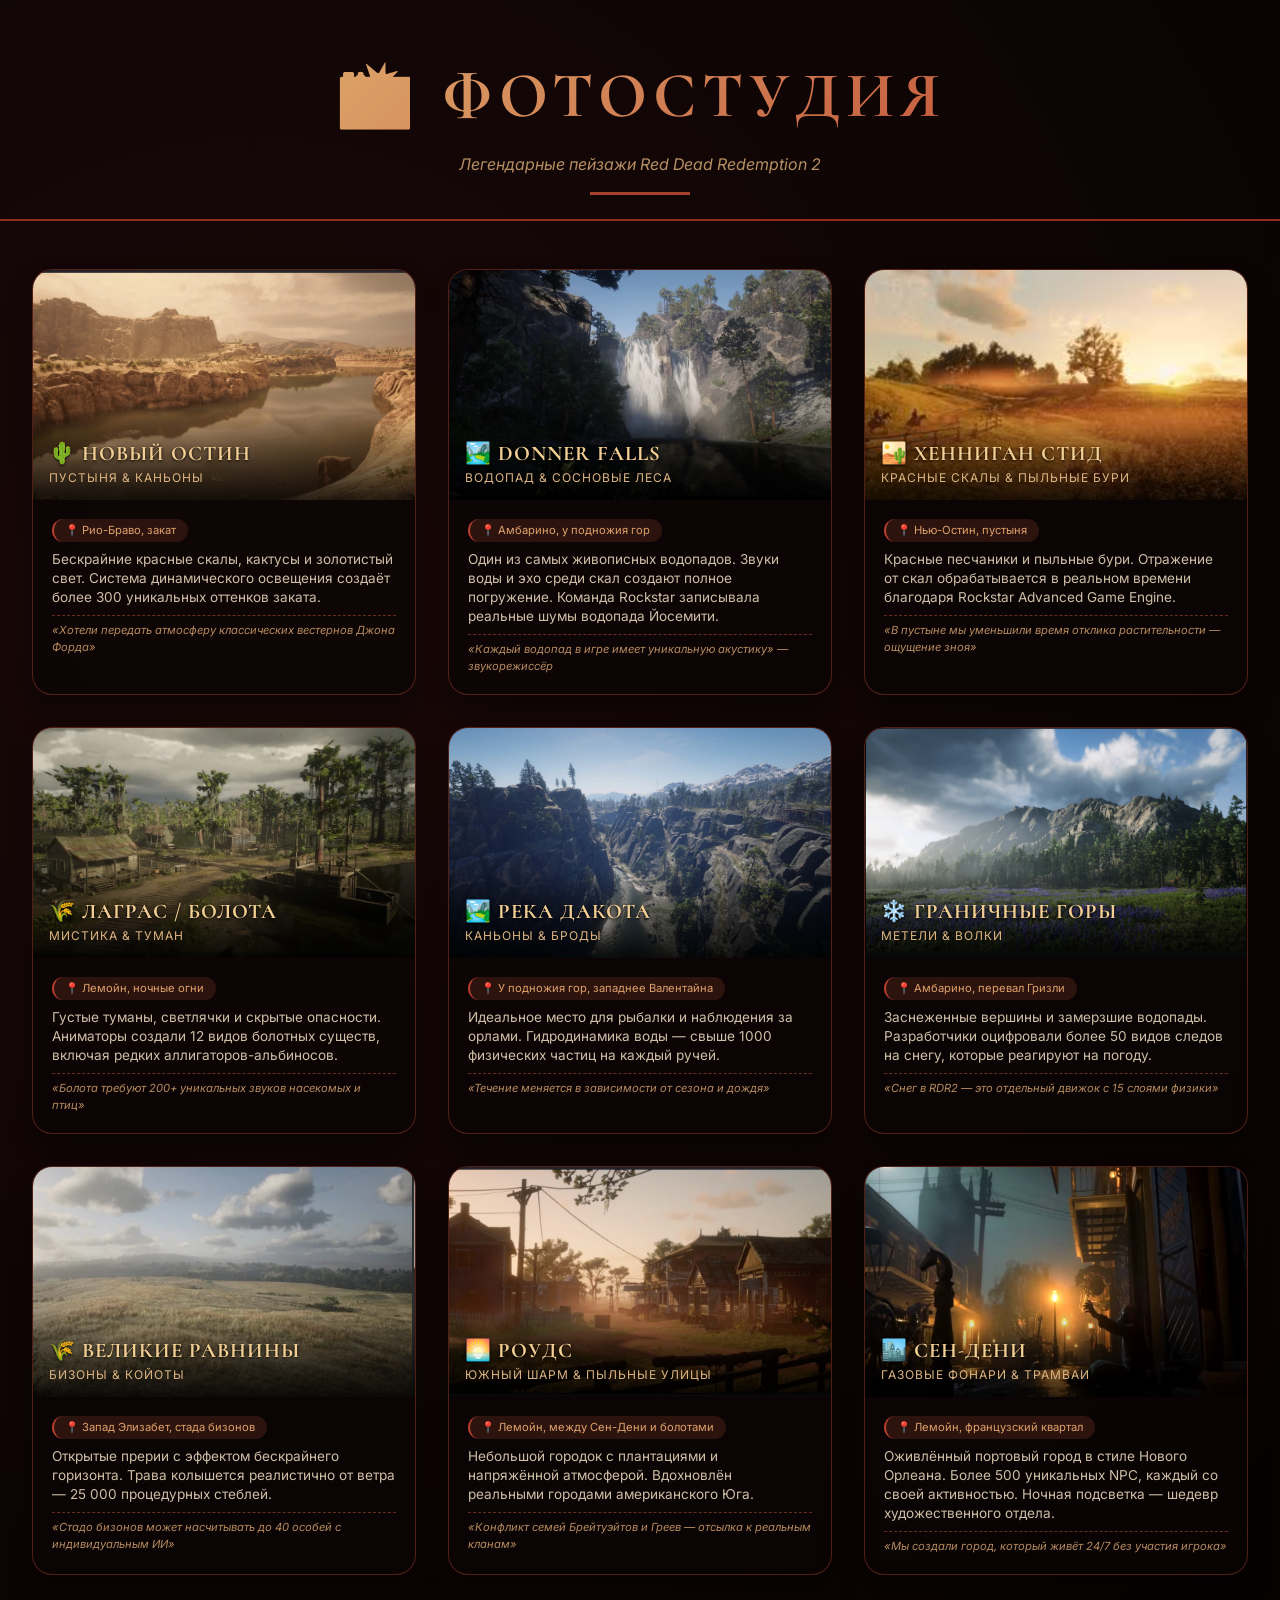
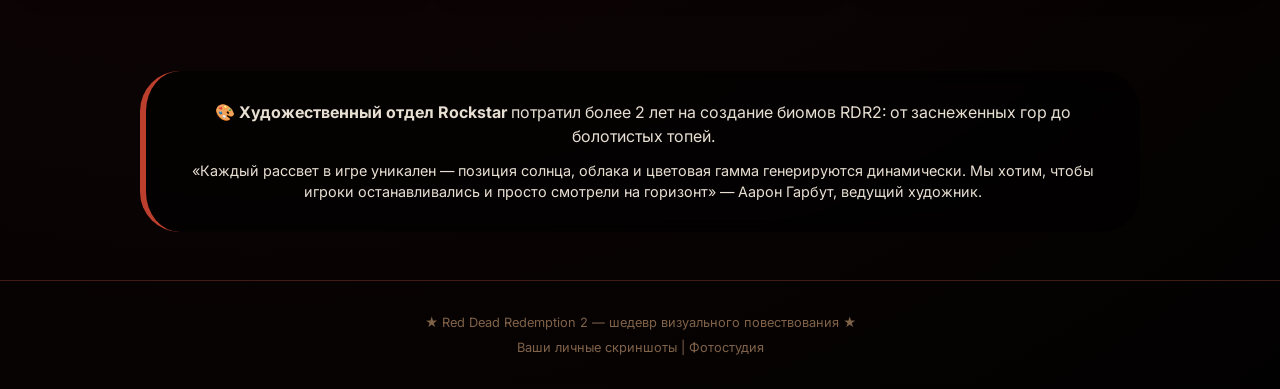
==== photostudio.html @ f27c742d "Add files via upload" ====
<!DOCTYPE html>
<html lang="ru">
<head>
    <meta charset="UTF-8">
    <meta name="viewport" content="width=device-width, initial-scale=1.0, user-scalable=yes">
    <title>Red Dead Redemption 2 | Фотостудия — Мир Дикого Запада</title>
    <link href="https://fonts.googleapis.com/css2?family=Cormorant+SC:wght@300;400;600;700&family=Inter:opsz,wght@14..32,300;14..32,400;14..32,600;14..32,700&display=swap" rel="stylesheet">
    <style>
        * {
            margin: 0;
            padding: 0;
            box-sizing: border-box;
        }

        body {
            background: #0a0505;
            background-image: radial-gradient(circle at 20% 30%, #1a0808, #020101);
            font-family: 'Inter', 'Segoe UI', system-ui, sans-serif;
            color: #e8dfd3;
            line-height: 1.5;
            min-height: 100vh;
        }

        ::-webkit-scrollbar {
            width: 8px;
        }
        ::-webkit-scrollbar-track {
            background: #1a0a0a;
        }
        ::-webkit-scrollbar-thumb {
            background: #8b2c1d;
            border-radius: 6px;
        }

        .photo-header {
            text-align: center;
            padding: 3rem 2rem 1.5rem;
            border-bottom: 2px solid #942c1c;
            margin-bottom: 2rem;
        }
        .photo-header h1 {
            font-family: 'Cormorant SC', serif;
            font-size: 4rem;
            letter-spacing: 6px;
            font-weight: 700;
            background: linear-gradient(135deg, #e6c27a, #bc3f2e);
            -webkit-background-clip: text;
            background-clip: text;
            color: transparent;
        }
        .photo-header p {
            color: #b69063;
            font-style: italic;
            margin-top: 8px;
        }
        .brand-divider {
            width: 100px;
            height: 3px;
            background: #a5412c;
            margin: 1rem auto 0;
        }

        .gallery {
            max-width: 1400px;
            margin: 0 auto;
            padding: 1rem 2rem 4rem;
            display: grid;
            grid-template-columns: repeat(auto-fill, minmax(350px, 1fr));
            gap: 2rem;
        }

        .photo-card {
            background: rgba(10, 5, 5, 0.7);
            backdrop-filter: blur(5px);
            border-radius: 20px;
            overflow: hidden;
            border: 1px solid rgba(150, 60, 40, 0.5);
            transition: all 0.35s ease;
            cursor: pointer;
            box-shadow: 0 15px 25px rgba(0,0,0,0.4);
        }
        .photo-card:hover {
            transform: translateY(-12px) scale(1.01);
            border-color: #c24b32;
            box-shadow: 0 25px 35px rgba(0,0,0,0.6);
        }

        .image-wrapper {
            position: relative;
            overflow: hidden;
            height: 230px;
        }
        .image-wrapper img {
            width: 100%;
            height: 100%;
            object-fit: cover;
            transition: transform 0.5s ease;
        }
        .photo-card:hover .image-wrapper img {
            transform: scale(1.08);
        }

        .photo-overlay {
            position: absolute;
            bottom: 0;
            left: 0;
            right: 0;
            background: linear-gradient(to top, #000000cc, transparent);
            padding: 1.5rem 1rem 0.8rem;
        }
        .photo-overlay h3 {
            font-family: 'Cormorant SC', serif;
            font-size: 1.3rem;
            letter-spacing: 1px;
            color: #f3cf94;
            text-shadow: 0 1px 3px black;
        }
        .photo-overlay p {
            font-size: 0.75rem;
            color: #ddb582;
            text-transform: uppercase;
            letter-spacing: 1px;
        }

        .photo-info {
            padding: 1rem 1.2rem 1.2rem;
        }
        .photo-location {
            display: inline-block;
            background: #2c130e;
            padding: 0.2rem 0.7rem;
            border-radius: 30px;
            font-size: 0.7rem;
            color: #e0a26b;
            border-left: 2px solid #bc3f2e;
            margin-bottom: 8px;
        }
        .photo-desc {
            font-size: 0.85rem;
            color: #cfbfa8;
            line-height: 1.4;
        }
        .quote-mini {
            margin-top: 8px;
            font-size: 0.7rem;
            font-style: italic;
            color: #b68b60;
            border-top: 1px dashed #692e1f;
            padding-top: 6px;
        }

        .dev-quote-block {
            max-width: 1000px;
            margin: 2rem auto 3rem;
            background: rgba(0,0,0,0.6);
            backdrop-filter: blur(8px);
            padding: 1.8rem;
            border-radius: 40px;
            border-left: 6px solid #bc3f2e;
            text-align: center;
        }

        .footer-photo {
            text-align: center;
            padding: 2rem;
            border-top: 1px solid #3f1d14;
            color: #7f6248;
            font-size: 0.8rem;
        }

        @media (max-width: 700px) {
            .gallery {
                padding: 0.5rem 1rem 2rem;
            }
            .photo-header h1 {
                font-size: 2.6rem;
            }
            .image-wrapper {
                height: 180px;
            }
        }
    </style>
</head>
<body>

<div class="photo-header">
    <h1>📸 ФОТОСТУДИЯ</h1>
    <p>Легендарные пейзажи Red Dead Redemption 2</p>
    <div class="brand-divider"></div>
</div>

<div class="gallery">
    
    <!-- 1. Austin (Новый Остин) -->
    <div class="photo-card">
        <div class="image-wrapper">
            <img src="Austin.png" alt="New Austin">
            <div class="photo-overlay">
                <h3>🌵 НОВЫЙ ОСТИН</h3>
                <p>пустыня & каньоны</p>
            </div>
        </div>
        <div class="photo-info">
            <span class="photo-location">📍 Рио-Браво, закат</span>
            <div class="photo-desc">Бескрайние красные скалы, кактусы и золотистый свет. Система динамического освещения создаёт более 300 уникальных оттенков заката.</div>
            <div class="quote-mini">«Хотели передать атмосферу классических вестернов Джона Форда»</div>
        </div>
    </div>

    <!-- 2. Donner Falls -->
    <div class="photo-card">
        <div class="image-wrapper">
            <img src="donner.png" alt="Donner Falls">
            <div class="photo-overlay">
                <h3>🏞️ DONNER FALLS</h3>
                <p>водопад & сосновые леса</p>
            </div>
        </div>
        <div class="photo-info">
            <span class="photo-location">📍 Амбарино, у подножия гор</span>
            <div class="photo-desc">Один из самых живописных водопадов. Звуки воды и эхо среди скал создают полное погружение. Команда Rockstar записывала реальные шумы водопада Йосемити.</div>
            <div class="quote-mini">«Каждый водопад в игре имеет уникальную акустику» — звукорежиссёр</div>
        </div>
    </div>

    <!-- 3. Hannigan (Хенниган Стид) -->
    <div class="photo-card">
        <div class="image-wrapper">
            <img src="Hannigan.png" alt="Hennigan Stead">
            <div class="photo-overlay">
                <h3>🏜️ ХЕННИГАН СТИД</h3>
                <p>красные скалы & пыльные бури</p>
            </div>
        </div>
        <div class="photo-info">
            <span class="photo-location">📍 Нью-Остин, пустыня</span>
            <div class="photo-desc">Красные песчаники и пыльные бури. Отражение от скал обрабатывается в реальном времени благодаря Rockstar Advanced Game Engine.</div>
            <div class="quote-mini">«В пустыне мы уменьшили время отклика растительности — ощущение зноя»</div>
        </div>
    </div>

    <!-- 4. Lagras (Болота) -->
    <div class="photo-card">
        <div class="image-wrapper">
            <img src="lagras.png" alt="Lagras Swamp">
            <div class="photo-overlay">
                <h3>🌾 ЛАГРАС / БОЛОТА</h3>
                <p>мистика & туман</p>
            </div>
        </div>
        <div class="photo-info">
            <span class="photo-location">📍 Лемойн, ночные огни</span>
            <div class="photo-desc">Густые туманы, светлячки и скрытые опасности. Аниматоры создали 12 видов болотных существ, включая редких аллигаторов-альбиносов.</div>
            <div class="quote-mini">«Болота требуют 200+ уникальных звуков насекомых и птиц»</div>
        </div>
    </div>

    <!-- 5. Lakota (Река Дакота) -->
    <div class="photo-card">
        <div class="image-wrapper">
            <img src="lakota.png" alt="Dakota River">
            <div class="photo-overlay">
                <h3>🏞️ РЕКА ДАКОТА</h3>
                <p>каньоны & броды</p>
            </div>
        </div>
        <div class="photo-info">
            <span class="photo-location">📍 У подножия гор, западнее Валентайна</span>
            <div class="photo-desc">Идеальное место для рыбалки и наблюдения за орлами. Гидродинамика воды — свыше 1000 физических частиц на каждый ручей.</div>
            <div class="quote-mini">«Течение меняется в зависимости от сезона и дождя»</div>
        </div>
    </div>

    <!-- 6. Mounts (Горы Амбарино) -->
    <div class="photo-card">
        <div class="image-wrapper">
            <img src="mounts.png" alt="Ambarino Mountains">
            <div class="photo-overlay">
                <h3>❄️ ГРАНИЧНЫЕ ГОРЫ</h3>
                <p>метели & волки</p>
            </div>
        </div>
        <div class="photo-info">
            <span class="photo-location">📍 Амбарино, перевал Гризли</span>
            <div class="photo-desc">Заснеженные вершины и замерзшие водопады. Разработчики оцифровали более 50 видов следов на снегу, которые реагируют на погоду.</div>
            <div class="quote-mini">«Снег в RDR2 — это отдельный движок с 15 слоями физики»</div>
        </div>
    </div>

    <!-- 7. Plains (Великие равнины) -->
    <div class="photo-card">
        <div class="image-wrapper">
            <img src="plains.png" alt="Great Plains">
            <div class="photo-overlay">
                <h3>🌾 ВЕЛИКИЕ РАВНИНЫ</h3>
                <p>бизоны & койоты</p>
            </div>
        </div>
        <div class="photo-info">
            <span class="photo-location">📍 Запад Элизабет, стада бизонов</span>
            <div class="photo-desc">Открытые прерии с эффектом бескрайнего горизонта. Трава колышется реалистично от ветра — 25 000 процедурных стеблей.</div>
            <div class="quote-mini">«Стадо бизонов может насчитывать до 40 особей с индивидуальным ИИ»</div>
        </div>
    </div>

    <!-- 8. Rhoades (Роудс) -->
    <div class="photo-card">
        <div class="image-wrapper">
            <img src="Rhoades.png" alt="Rhodes">
            <div class="photo-overlay">
                <h3>🌅 РОУДС</h3>
                <p>южный шарм & пыльные улицы</p>
            </div>
        </div>
        <div class="photo-info">
            <span class="photo-location">📍 Лемойн, между Сен-Дени и болотами</span>
            <div class="photo-desc">Небольшой городок с плантациями и напряжённой атмосферой. Вдохновлён реальными городами американского Юга.</div>
            <div class="quote-mini">«Конфликт семей Брейтуэйтов и Греев — отсылка к реальным кланам»</div>
        </div>
    </div>

    <!-- 9. Sent Denis (Сен-Дени) -->
    <div class="photo-card">
        <div class="image-wrapper">
            <img src="sentdenis.png" alt="Saint Denis">
            <div class="photo-overlay">
                <h3>🏙️ СЕН-ДЕНИ</h3>
                <p>газовые фонари & трамваи</p>
            </div>
        </div>
        <div class="photo-info">
            <span class="photo-location">📍 Лемойн, французский квартал</span>
            <div class="photo-desc">Оживлённый портовый город в стиле Нового Орлеана. Более 500 уникальных NPC, каждый со своей активностью. Ночная подсветка — шедевр художественного отдела.</div>
            <div class="quote-mini">«Мы создали город, который живёт 24/7 без участия игрока»</div>
        </div>
    </div>

</div>

<div class="dev-quote-block">
    <p>🎨 <strong>Художественный отдел Rockstar</strong> потратил более 2 лет на создание биомов RDR2: от заснеженных гор до болотистых топей.</p>
    <p style="margin-top: 12px; font-size: 0.9rem;">«Каждый рассвет в игре уникален — позиция солнца, облака и цветовая гамма генерируются динамически. Мы хотим, чтобы игроки останавливались и просто смотрели на горизонт» — Аарон Гарбут, ведущий художник.</p>
</div>

<div class="footer-photo">
    <p>★ Red Dead Redemption 2 — шедевр визуального повествования ★</p>
    <p style="margin-top: 6px;">Ваши личные скриншоты | Фотостудия</p>
</div>

</body>
</html>
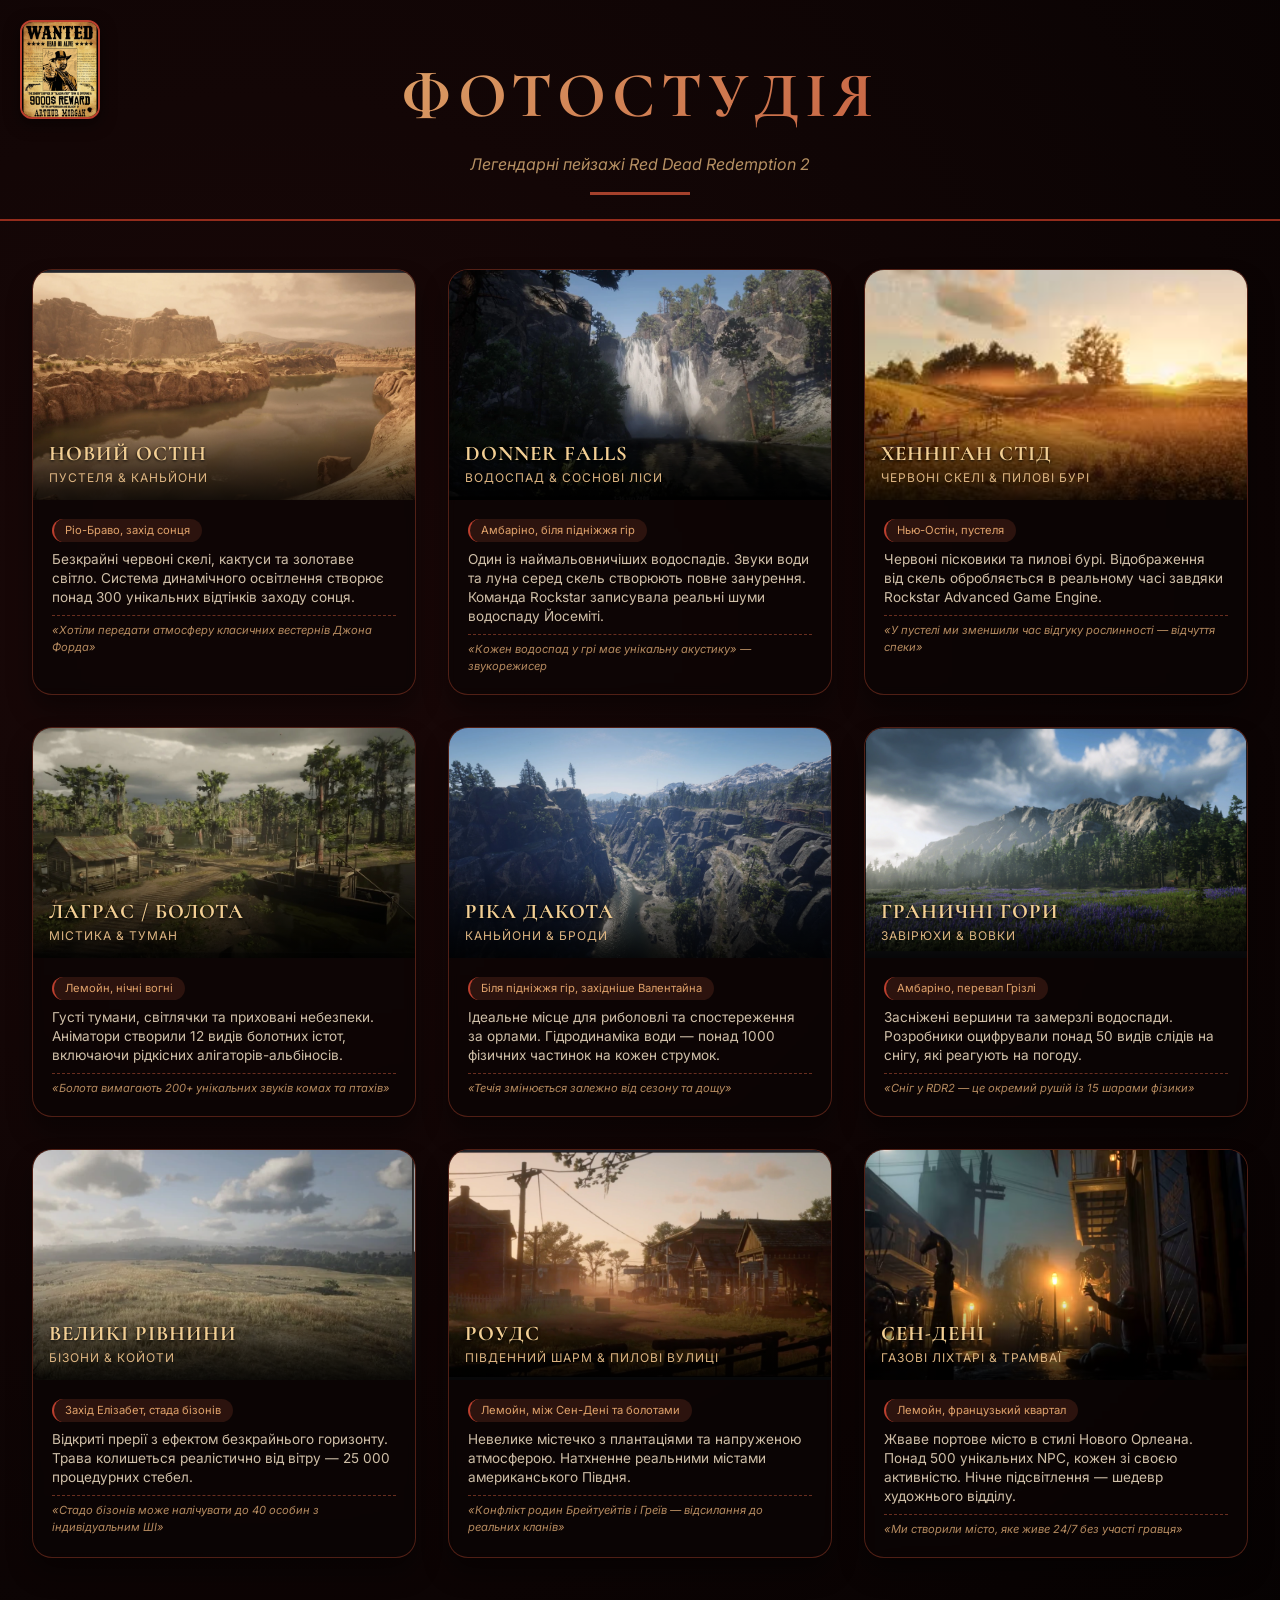
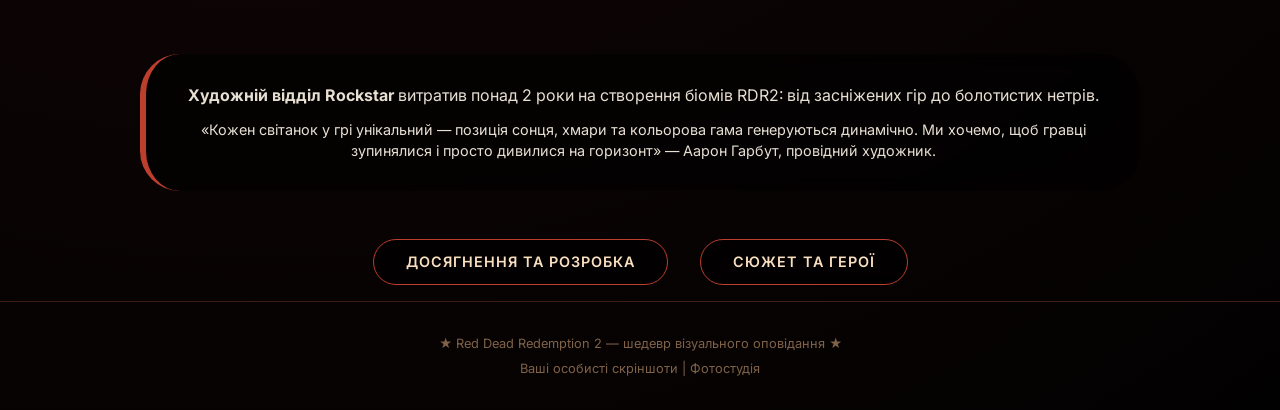
==== commit 68cfcb7d: "Add files via upload" ====
--- a/photostudio.html
+++ b/photostudio.html
@@ -1,9 +1,9 @@
 <!DOCTYPE html>
-<html lang="ru">
+<html lang="uk">
 <head>
     <meta charset="UTF-8">
     <meta name="viewport" content="width=device-width, initial-scale=1.0, user-scalable=yes">
-    <title>Red Dead Redemption 2 | Фотостудия — Мир Дикого Запада</title>
+    <title>Red Dead Redemption 2 | Фотостудія — Світ Дикого Заходу</title>
     <link href="https://fonts.googleapis.com/css2?family=Cormorant+SC:wght@300;400;600;700&family=Inter:opsz,wght@14..32,300;14..32,400;14..32,600;14..32,700&display=swap" rel="stylesheet">
     <style>
         * {
@@ -30,6 +30,30 @@
         ::-webkit-scrollbar-thumb {
             background: #8b2c1d;
             border-radius: 6px;
+        }
+
+        /* КНОПКА ПОВЕРНЕННЯ */
+        .back-home {
+            position: fixed;
+            top: 20px;
+            left: 20px;
+            z-index: 100;
+            transition: transform 0.2s ease;
+            cursor: pointer;
+        }
+        .back-home img {
+            width: 80px;
+            height: auto;
+            border-radius: 12px;
+            border: 2px solid #bc3f2e;
+            box-shadow: 0 5px 15px rgba(0,0,0,0.5);
+            transition: all 0.2s;
+            background: #1a0a0a;
+        }
+        .back-home img:hover {
+            transform: scale(1.05);
+            border-color: #e6552e;
+            box-shadow: 0 8px 20px rgba(0,0,0,0.7);
         }
 
         .photo-header {
@@ -158,6 +182,37 @@
             border-radius: 40px;
             border-left: 6px solid #bc3f2e;
             text-align: center;
+        }
+
+        /* НАВІГАЦІЙНІ КНОПКИ ВНИЗУ */
+        .bottom-nav {
+            display: flex;
+            justify-content: center;
+            gap: 2rem;
+            margin: 2rem 0 1rem;
+            flex-wrap: wrap;
+        }
+        .nav-btn {
+            background: rgba(0, 0, 0, 0.7);
+            backdrop-filter: blur(5px);
+            border: 1px solid #bc3f2e;
+            border-radius: 50px;
+            padding: 0.7rem 2rem;
+            text-decoration: none;
+            color: #fadfbf;
+            font-weight: 600;
+            letter-spacing: 1px;
+            font-size: 0.9rem;
+            transition: all 0.2s;
+            display: inline-flex;
+            align-items: center;
+            gap: 8px;
+        }
+        .nav-btn:hover {
+            background: #bc3f2e;
+            color: #0a0505;
+            border-color: #e6552e;
+            transform: translateY(-2px);
         }
 
         .footer-photo {
@@ -178,173 +233,191 @@
             .image-wrapper {
                 height: 180px;
             }
+            .back-home img {
+                width: 55px;
+            }
+            .back-home {
+                top: 10px;
+                left: 10px;
+            }
         }
     </style>
 </head>
 <body>
 
+<!-- КНОПКА ПОВЕРНЕННЯ -->
+<a href="index.html" class="back-home">
+    <img src="back.png" alt="Розшукується Артур Морган - Повернутися в головне меню">
+</a>
+
 <div class="photo-header">
-    <h1>📸 ФОТОСТУДИЯ</h1>
-    <p>Легендарные пейзажи Red Dead Redemption 2</p>
+    <h1>ФОТОСТУДІЯ</h1>
+    <p>Легендарні пейзажі Red Dead Redemption 2</p>
     <div class="brand-divider"></div>
 </div>
 
 <div class="gallery">
     
-    <!-- 1. Austin (Новый Остин) -->
-    <div class="photo-card">
-        <div class="image-wrapper">
-            <img src="Austin.png" alt="New Austin">
-            <div class="photo-overlay">
-                <h3>🌵 НОВЫЙ ОСТИН</h3>
-                <p>пустыня & каньоны</p>
-            </div>
-        </div>
-        <div class="photo-info">
-            <span class="photo-location">📍 Рио-Браво, закат</span>
-            <div class="photo-desc">Бескрайние красные скалы, кактусы и золотистый свет. Система динамического освещения создаёт более 300 уникальных оттенков заката.</div>
-            <div class="quote-mini">«Хотели передать атмосферу классических вестернов Джона Форда»</div>
+    <!-- 1. Austin (Новий Остін) -->
+    <div class="photo-card">
+        <div class="image-wrapper">
+            <img src="Austin.png" alt="Новий Остін">
+            <div class="photo-overlay">
+                <h3>НОВИЙ ОСТІН</h3>
+                <p>пустеля & каньйони</p>
+            </div>
+        </div>
+        <div class="photo-info">
+            <span class="photo-location">Ріо-Браво, захід сонця</span>
+            <div class="photo-desc">Безкрайні червоні скелі, кактуси та золотаве світло. Система динамічного освітлення створює понад 300 унікальних відтінків заходу сонця.</div>
+            <div class="quote-mini">«Хотіли передати атмосферу класичних вестернів Джона Форда»</div>
         </div>
     </div>
 
     <!-- 2. Donner Falls -->
     <div class="photo-card">
         <div class="image-wrapper">
-            <img src="donner.png" alt="Donner Falls">
-            <div class="photo-overlay">
-                <h3>🏞️ DONNER FALLS</h3>
-                <p>водопад & сосновые леса</p>
-            </div>
-        </div>
-        <div class="photo-info">
-            <span class="photo-location">📍 Амбарино, у подножия гор</span>
-            <div class="photo-desc">Один из самых живописных водопадов. Звуки воды и эхо среди скал создают полное погружение. Команда Rockstar записывала реальные шумы водопада Йосемити.</div>
-            <div class="quote-mini">«Каждый водопад в игре имеет уникальную акустику» — звукорежиссёр</div>
-        </div>
-    </div>
-
-    <!-- 3. Hannigan (Хенниган Стид) -->
-    <div class="photo-card">
-        <div class="image-wrapper">
-            <img src="Hannigan.png" alt="Hennigan Stead">
-            <div class="photo-overlay">
-                <h3>🏜️ ХЕННИГАН СТИД</h3>
-                <p>красные скалы & пыльные бури</p>
-            </div>
-        </div>
-        <div class="photo-info">
-            <span class="photo-location">📍 Нью-Остин, пустыня</span>
-            <div class="photo-desc">Красные песчаники и пыльные бури. Отражение от скал обрабатывается в реальном времени благодаря Rockstar Advanced Game Engine.</div>
-            <div class="quote-mini">«В пустыне мы уменьшили время отклика растительности — ощущение зноя»</div>
+            <img src="donner.png" alt="Водоспад Доннер">
+            <div class="photo-overlay">
+                <h3>DONNER FALLS</h3>
+                <p>водоспад & соснові ліси</p>
+            </div>
+        </div>
+        <div class="photo-info">
+            <span class="photo-location">Амбаріно, біля підніжжя гір</span>
+            <div class="photo-desc">Один із наймальовничіших водоспадів. Звуки води та луна серед скель створюють повне занурення. Команда Rockstar записувала реальні шуми водоспаду Йосеміті.</div>
+            <div class="quote-mini">«Кожен водоспад у грі має унікальну акустику» — звукорежисер</div>
+        </div>
+    </div>
+
+    <!-- 3. Hannigan (Хенніган Стід) -->
+    <div class="photo-card">
+        <div class="image-wrapper">
+            <img src="Hannigan.png" alt="Хенніган Стід">
+            <div class="photo-overlay">
+                <h3>ХЕННІГАН СТІД</h3>
+                <p>червоні скелі & пилові бурі</p>
+            </div>
+        </div>
+        <div class="photo-info">
+            <span class="photo-location">Нью-Остін, пустеля</span>
+            <div class="photo-desc">Червоні пісковики та пилові бурі. Відображення від скель обробляється в реальному часі завдяки Rockstar Advanced Game Engine.</div>
+            <div class="quote-mini">«У пустелі ми зменшили час відгуку рослинності — відчуття спеки»</div>
         </div>
     </div>
 
     <!-- 4. Lagras (Болота) -->
     <div class="photo-card">
         <div class="image-wrapper">
-            <img src="lagras.png" alt="Lagras Swamp">
-            <div class="photo-overlay">
-                <h3>🌾 ЛАГРАС / БОЛОТА</h3>
-                <p>мистика & туман</p>
-            </div>
-        </div>
-        <div class="photo-info">
-            <span class="photo-location">📍 Лемойн, ночные огни</span>
-            <div class="photo-desc">Густые туманы, светлячки и скрытые опасности. Аниматоры создали 12 видов болотных существ, включая редких аллигаторов-альбиносов.</div>
-            <div class="quote-mini">«Болота требуют 200+ уникальных звуков насекомых и птиц»</div>
-        </div>
-    </div>
-
-    <!-- 5. Lakota (Река Дакота) -->
-    <div class="photo-card">
-        <div class="image-wrapper">
-            <img src="lakota.png" alt="Dakota River">
-            <div class="photo-overlay">
-                <h3>🏞️ РЕКА ДАКОТА</h3>
-                <p>каньоны & броды</p>
-            </div>
-        </div>
-        <div class="photo-info">
-            <span class="photo-location">📍 У подножия гор, западнее Валентайна</span>
-            <div class="photo-desc">Идеальное место для рыбалки и наблюдения за орлами. Гидродинамика воды — свыше 1000 физических частиц на каждый ручей.</div>
-            <div class="quote-mini">«Течение меняется в зависимости от сезона и дождя»</div>
-        </div>
-    </div>
-
-    <!-- 6. Mounts (Горы Амбарино) -->
-    <div class="photo-card">
-        <div class="image-wrapper">
-            <img src="mounts.png" alt="Ambarino Mountains">
-            <div class="photo-overlay">
-                <h3>❄️ ГРАНИЧНЫЕ ГОРЫ</h3>
-                <p>метели & волки</p>
-            </div>
-        </div>
-        <div class="photo-info">
-            <span class="photo-location">📍 Амбарино, перевал Гризли</span>
-            <div class="photo-desc">Заснеженные вершины и замерзшие водопады. Разработчики оцифровали более 50 видов следов на снегу, которые реагируют на погоду.</div>
-            <div class="quote-mini">«Снег в RDR2 — это отдельный движок с 15 слоями физики»</div>
-        </div>
-    </div>
-
-    <!-- 7. Plains (Великие равнины) -->
-    <div class="photo-card">
-        <div class="image-wrapper">
-            <img src="plains.png" alt="Great Plains">
-            <div class="photo-overlay">
-                <h3>🌾 ВЕЛИКИЕ РАВНИНЫ</h3>
-                <p>бизоны & койоты</p>
-            </div>
-        </div>
-        <div class="photo-info">
-            <span class="photo-location">📍 Запад Элизабет, стада бизонов</span>
-            <div class="photo-desc">Открытые прерии с эффектом бескрайнего горизонта. Трава колышется реалистично от ветра — 25 000 процедурных стеблей.</div>
-            <div class="quote-mini">«Стадо бизонов может насчитывать до 40 особей с индивидуальным ИИ»</div>
+            <img src="lagras.png" alt="Болота Лаграс">
+            <div class="photo-overlay">
+                <h3>ЛАГРАС / БОЛОТА</h3>
+                <p>містика & туман</p>
+            </div>
+        </div>
+        <div class="photo-info">
+            <span class="photo-location">Лемойн, нічні вогні</span>
+            <div class="photo-desc">Густі тумани, світлячки та приховані небезпеки. Аніматори створили 12 видів болотних істот, включаючи рідкісних алігаторів-альбіносів.</div>
+            <div class="quote-mini">«Болота вимагають 200+ унікальних звуків комах та птахів»</div>
+        </div>
+    </div>
+
+    <!-- 5. Lakota (Ріка Дакота) -->
+    <div class="photo-card">
+        <div class="image-wrapper">
+            <img src="lakota.png" alt="Ріка Дакота">
+            <div class="photo-overlay">
+                <h3>РІКА ДАКОТА</h3>
+                <p>каньйони & броди</p>
+            </div>
+        </div>
+        <div class="photo-info">
+            <span class="photo-location">Біля підніжжя гір, західніше Валентайна</span>
+            <div class="photo-desc">Ідеальне місце для риболовлі та спостереження за орлами. Гідродинаміка води — понад 1000 фізичних частинок на кожен струмок.</div>
+            <div class="quote-mini">«Течія змінюється залежно від сезону та дощу»</div>
+        </div>
+    </div>
+
+    <!-- 6. Mounts (Гори Амбаріно) -->
+    <div class="photo-card">
+        <div class="image-wrapper">
+            <img src="mounts.png" alt="Гори Амбаріно">
+            <div class="photo-overlay">
+                <h3>ГРАНИЧНІ ГОРИ</h3>
+                <p>завірюхи & вовки</p>
+            </div>
+        </div>
+        <div class="photo-info">
+            <span class="photo-location">Амбаріно, перевал Грізлі</span>
+            <div class="photo-desc">Засніжені вершини та замерзлі водоспади. Розробники оцифрували понад 50 видів слідів на снігу, які реагують на погоду.</div>
+            <div class="quote-mini">«Сніг у RDR2 — це окремий рушій із 15 шарами фізики»</div>
+        </div>
+    </div>
+
+    <!-- 7. Plains (Великі рівнини) -->
+    <div class="photo-card">
+        <div class="image-wrapper">
+            <img src="plains.png" alt="Великі рівнини">
+            <div class="photo-overlay">
+                <h3>ВЕЛИКІ РІВНИНИ</h3>
+                <p>бізони & койоти</p>
+            </div>
+        </div>
+        <div class="photo-info">
+            <span class="photo-location">Захід Елізабет, стада бізонів</span>
+            <div class="photo-desc">Відкриті прерії з ефектом безкрайнього горизонту. Трава колишеться реалістично від вітру — 25 000 процедурних стебел.</div>
+            <div class="quote-mini">«Стадо бізонів може налічувати до 40 особин з індивідуальним ШІ»</div>
         </div>
     </div>
 
     <!-- 8. Rhoades (Роудс) -->
     <div class="photo-card">
         <div class="image-wrapper">
-            <img src="Rhoades.png" alt="Rhodes">
-            <div class="photo-overlay">
-                <h3>🌅 РОУДС</h3>
-                <p>южный шарм & пыльные улицы</p>
-            </div>
-        </div>
-        <div class="photo-info">
-            <span class="photo-location">📍 Лемойн, между Сен-Дени и болотами</span>
-            <div class="photo-desc">Небольшой городок с плантациями и напряжённой атмосферой. Вдохновлён реальными городами американского Юга.</div>
-            <div class="quote-mini">«Конфликт семей Брейтуэйтов и Греев — отсылка к реальным кланам»</div>
-        </div>
-    </div>
-
-    <!-- 9. Sent Denis (Сен-Дени) -->
-    <div class="photo-card">
-        <div class="image-wrapper">
-            <img src="sentdenis.png" alt="Saint Denis">
-            <div class="photo-overlay">
-                <h3>🏙️ СЕН-ДЕНИ</h3>
-                <p>газовые фонари & трамваи</p>
-            </div>
-        </div>
-        <div class="photo-info">
-            <span class="photo-location">📍 Лемойн, французский квартал</span>
-            <div class="photo-desc">Оживлённый портовый город в стиле Нового Орлеана. Более 500 уникальных NPC, каждый со своей активностью. Ночная подсветка — шедевр художественного отдела.</div>
-            <div class="quote-mini">«Мы создали город, который живёт 24/7 без участия игрока»</div>
+            <img src="Rhoades.png" alt="Роудс">
+            <div class="photo-overlay">
+                <h3>РОУДС</h3>
+                <p>південний шарм & пилові вулиці</p>
+            </div>
+        </div>
+        <div class="photo-info">
+            <span class="photo-location">Лемойн, між Сен-Дені та болотами</span>
+            <div class="photo-desc">Невелике містечко з плантаціями та напруженою атмосферою. Натхненне реальними містами американського Півдня.</div>
+            <div class="quote-mini">«Конфлікт родин Брейтуейтів і Греїв — відсилання до реальних кланів»</div>
+        </div>
+    </div>
+
+    <!-- 9. Sent Denis (Сен-Дені) -->
+    <div class="photo-card">
+        <div class="image-wrapper">
+            <img src="sentdenis.png" alt="Сен-Дені">
+            <div class="photo-overlay">
+                <h3>СЕН-ДЕНІ</h3>
+                <p>газові ліхтарі & трамваї</p>
+            </div>
+        </div>
+        <div class="photo-info">
+            <span class="photo-location">Лемойн, французький квартал</span>
+            <div class="photo-desc">Жваве портове місто в стилі Нового Орлеана. Понад 500 унікальних NPC, кожен зі своєю активністю. Нічне підсвітлення — шедевр художнього відділу.</div>
+            <div class="quote-mini">«Ми створили місто, яке живе 24/7 без участі гравця»</div>
         </div>
     </div>
 
 </div>
 
 <div class="dev-quote-block">
-    <p>🎨 <strong>Художественный отдел Rockstar</strong> потратил более 2 лет на создание биомов RDR2: от заснеженных гор до болотистых топей.</p>
-    <p style="margin-top: 12px; font-size: 0.9rem;">«Каждый рассвет в игре уникален — позиция солнца, облака и цветовая гамма генерируются динамически. Мы хотим, чтобы игроки останавливались и просто смотрели на горизонт» — Аарон Гарбут, ведущий художник.</p>
+    <p><strong>Художній відділ Rockstar</strong> витратив понад 2 роки на створення біомів RDR2: від засніжених гір до болотистих нетрів.</p>
+    <p style="margin-top: 12px; font-size: 0.9rem;">«Кожен світанок у грі унікальний — позиція сонця, хмари та кольорова гама генеруються динамічно. Ми хочемо, щоб гравці зупинялися і просто дивилися на горизонт» — Аарон Гарбут, провідний художник.</p>
 </div>
 
+<!-- НАВІГАЦІЙНІ КНОПКИ ВНИЗУ -->
+<div class="bottom-nav">
+    <a href="achievements.html" class="nav-btn">ДОСЯГНЕННЯ ТА РОЗРОБКА</a>
+    <a href="story.html" class="nav-btn">СЮЖЕТ ТА ГЕРОЇ</a>
+</div>
+
 <div class="footer-photo">
-    <p>★ Red Dead Redemption 2 — шедевр визуального повествования ★</p>
-    <p style="margin-top: 6px;">Ваши личные скриншоты | Фотостудия</p>
+    <p>★ Red Dead Redemption 2 — шедевр візуального оповідання ★</p>
+    <p style="margin-top: 6px;">Ваші особисті скріншоти | Фотостудія</p>
 </div>
 
 </body>
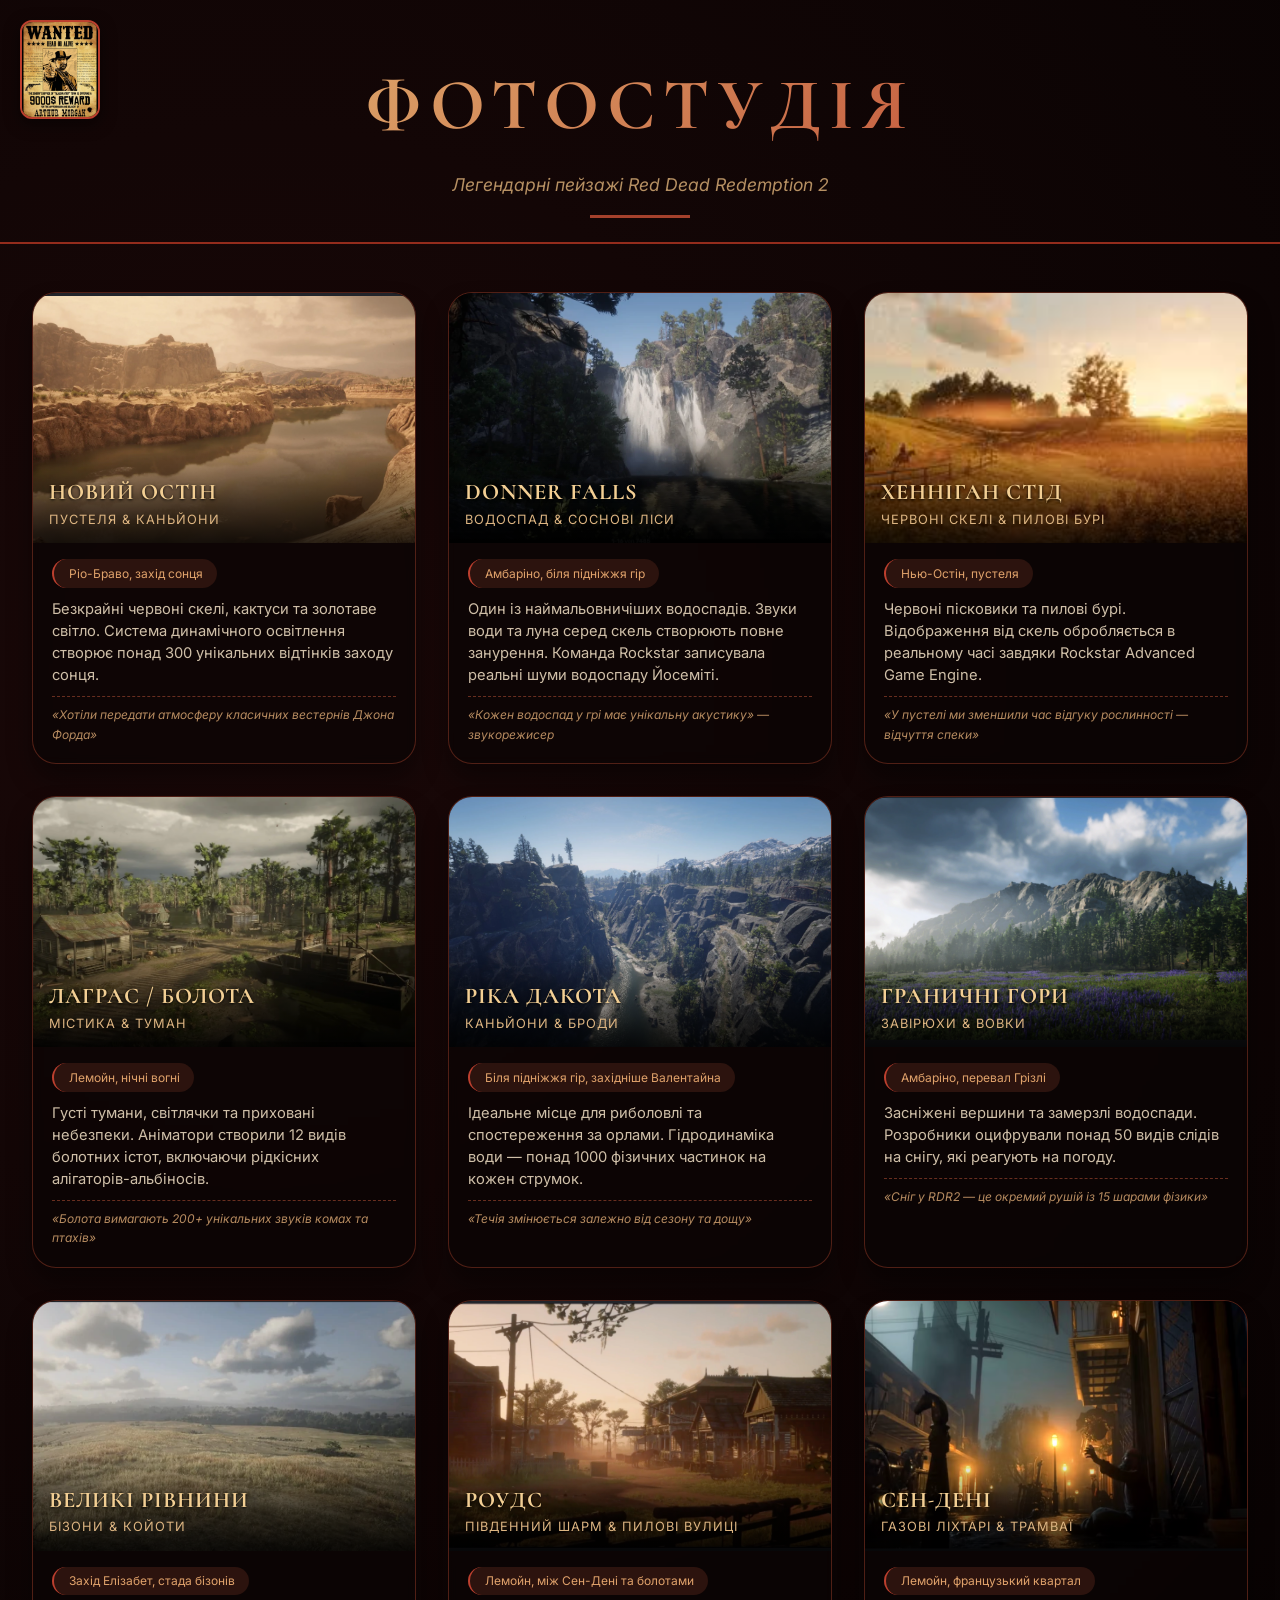
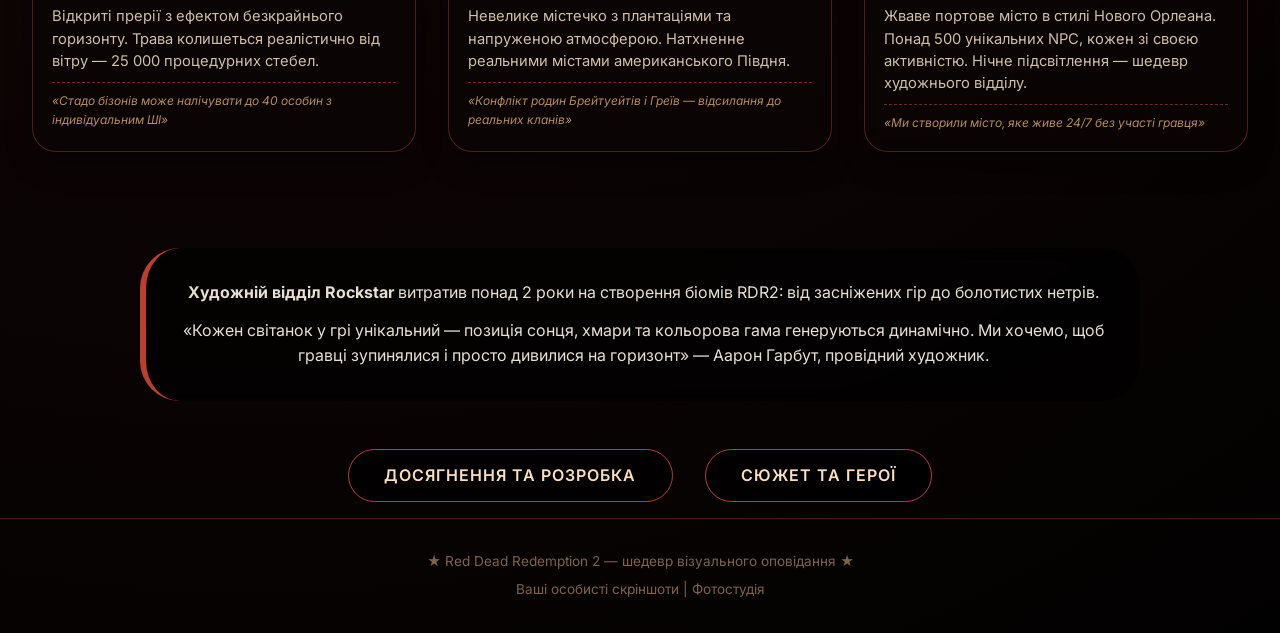
==== commit 1e5837c5: "Add files via upload" ====
--- a/photostudio.html
+++ b/photostudio.html
@@ -4,7 +4,7 @@
     <meta charset="UTF-8">
     <meta name="viewport" content="width=device-width, initial-scale=1.0, user-scalable=yes">
     <title>Red Dead Redemption 2 | Фотостудія — Світ Дикого Заходу</title>
-    <link href="https://fonts.googleapis.com/css2?family=Cormorant+SC:wght@300;400;600;700&family=Inter:opsz,wght@14..32,300;14..32,400;14..32,600;14..32,700&display=swap" rel="stylesheet">
+    <link href="https://fonts.googleapis.com/css2?family=Cormorant+SC:wght@300;400;500;600;700&family=Inter:opsz,wght@14..32,300;400;500;600;700&display=swap" rel="stylesheet">
     <style>
         * {
             margin: 0;
@@ -15,10 +15,15 @@
         body {
             background: #0a0505;
             background-image: radial-gradient(circle at 20% 30%, #1a0808, #020101);
-            font-family: 'Inter', 'Segoe UI', system-ui, sans-serif;
+            font-family: 'Inter', system-ui, sans-serif;
             color: #e8dfd3;
-            line-height: 1.5;
+            line-height: 1.6;
             min-height: 100vh;
+            overflow-x: hidden;
+        }
+
+        body.modal-open {
+            overflow: hidden;
         }
 
         ::-webkit-scrollbar {
@@ -64,8 +69,8 @@
         }
         .photo-header h1 {
             font-family: 'Cormorant SC', serif;
-            font-size: 4rem;
-            letter-spacing: 6px;
+            font-size: 4.5rem;
+            letter-spacing: 8px;
             font-weight: 700;
             background: linear-gradient(135deg, #e6c27a, #bc3f2e);
             -webkit-background-clip: text;
@@ -76,6 +81,7 @@
             color: #b69063;
             font-style: italic;
             margin-top: 8px;
+            font-size: 1.1rem;
         }
         .brand-divider {
             width: 100px;
@@ -89,14 +95,14 @@
             margin: 0 auto;
             padding: 1rem 2rem 4rem;
             display: grid;
-            grid-template-columns: repeat(auto-fill, minmax(350px, 1fr));
+            grid-template-columns: repeat(auto-fill, minmax(360px, 1fr));
             gap: 2rem;
         }
 
         .photo-card {
             background: rgba(10, 5, 5, 0.7);
             backdrop-filter: blur(5px);
-            border-radius: 20px;
+            border-radius: 24px;
             overflow: hidden;
             border: 1px solid rgba(150, 60, 40, 0.5);
             transition: all 0.35s ease;
@@ -112,7 +118,7 @@
         .image-wrapper {
             position: relative;
             overflow: hidden;
-            height: 230px;
+            height: 250px;
         }
         .image-wrapper img {
             width: 100%;
@@ -134,13 +140,13 @@
         }
         .photo-overlay h3 {
             font-family: 'Cormorant SC', serif;
-            font-size: 1.3rem;
+            font-size: 1.4rem;
             letter-spacing: 1px;
             color: #f3cf94;
             text-shadow: 0 1px 3px black;
         }
         .photo-overlay p {
-            font-size: 0.75rem;
+            font-size: 0.8rem;
             color: #ddb582;
             text-transform: uppercase;
             letter-spacing: 1px;
@@ -152,25 +158,25 @@
         .photo-location {
             display: inline-block;
             background: #2c130e;
-            padding: 0.2rem 0.7rem;
+            padding: 0.3rem 0.9rem;
             border-radius: 30px;
-            font-size: 0.7rem;
+            font-size: 0.75rem;
             color: #e0a26b;
             border-left: 2px solid #bc3f2e;
-            margin-bottom: 8px;
+            margin-bottom: 10px;
         }
         .photo-desc {
-            font-size: 0.85rem;
+            font-size: 0.92rem;
             color: #cfbfa8;
-            line-height: 1.4;
+            line-height: 1.5;
         }
         .quote-mini {
-            margin-top: 8px;
-            font-size: 0.7rem;
+            margin-top: 10px;
+            font-size: 0.75rem;
             font-style: italic;
             color: #b68b60;
             border-top: 1px dashed #692e1f;
-            padding-top: 6px;
+            padding-top: 8px;
         }
 
         .dev-quote-block {
@@ -178,10 +184,14 @@
             margin: 2rem auto 3rem;
             background: rgba(0,0,0,0.6);
             backdrop-filter: blur(8px);
-            padding: 1.8rem;
+            padding: 2rem;
             border-radius: 40px;
             border-left: 6px solid #bc3f2e;
             text-align: center;
+        }
+        .dev-quote-block p {
+            font-size: 1rem;
+            line-height: 1.6;
         }
 
         /* НАВІГАЦІЙНІ КНОПКИ ВНИЗУ */
@@ -197,12 +207,12 @@
             backdrop-filter: blur(5px);
             border: 1px solid #bc3f2e;
             border-radius: 50px;
-            padding: 0.7rem 2rem;
+            padding: 0.8rem 2.2rem;
             text-decoration: none;
             color: #fadfbf;
             font-weight: 600;
             letter-spacing: 1px;
-            font-size: 0.9rem;
+            font-size: 1rem;
             transition: all 0.2s;
             display: inline-flex;
             align-items: center;
@@ -220,18 +230,146 @@
             padding: 2rem;
             border-top: 1px solid #3f1d14;
             color: #7f6248;
-            font-size: 0.8rem;
-        }
-
-        @media (max-width: 700px) {
+            font-size: 0.85rem;
+        }
+
+        /* МОДАЛЬНЕ ВІКНО ДЛЯ ПЕРЕГЛЯДУ ФОТО - ЗБІЛЬШЕНЕ ФОТО, ОПИС ЗНИЗУ */
+        .modal {
+            display: none;
+            position: fixed;
+            top: 0;
+            left: 0;
+            width: 100%;
+            height: 100%;
+            background: rgba(0, 0, 0, 0.95);
+            z-index: 1000;
+            justify-content: center;
+            align-items: center;
+            opacity: 0;
+            transition: opacity 0.4s ease;
+            cursor: pointer;
+        }
+        .modal.active {
+            display: flex;
+            opacity: 1;
+        }
+        .modal-content {
+            position: relative;
+            max-width: 92vw;
+            max-height: 90vh;
+            display: flex;
+            flex-direction: column;
+            align-items: center;
+            justify-content: center;
+            animation: modalZoom 0.35s ease-out;
+        }
+        @keyframes modalZoom {
+            from {
+                transform: scale(0.9);
+                opacity: 0;
+            }
+            to {
+                transform: scale(1);
+                opacity: 1;
+            }
+        }
+        .modal-content img {
+            max-width: 90vw;
+            max-height: 65vh;
+            object-fit: contain;
+            border-radius: 20px;
+            border: 3px solid #bc3f2e;
+            box-shadow: 0 0 50px rgba(0,0,0,0.8);
+            margin-bottom: 1rem;
+        }
+        .modal-info {
+            background: linear-gradient(135deg, #1a0a08dd, #0a0302dd);
+            backdrop-filter: blur(12px);
+            padding: 1.2rem 2rem;
+            border-radius: 28px;
+            max-width: 650px;
+            width: 90%;
+            text-align: center;
+            border: 1px solid #bc3f2e;
+            animation: slideUp 0.4s ease-out 0.1s both;
+            margin-top: 0.5rem;
+        }
+        @keyframes slideUp {
+            from {
+                transform: translateY(30px);
+                opacity: 0;
+            }
+            to {
+                transform: translateY(0);
+                opacity: 1;
+            }
+        }
+        .modal-info h3 {
+            font-family: 'Cormorant SC', serif;
+            font-size: 1.8rem;
+            color: #f3cf94;
+            margin-bottom: 0.4rem;
+            letter-spacing: 1px;
+        }
+        .modal-info .modal-sub {
+            font-size: 0.95rem;
+            color: #ddb582;
+            text-transform: uppercase;
+            letter-spacing: 2px;
+            margin-bottom: 0.6rem;
+        }
+        .modal-info .modal-location {
+            color: #e0a26b;
+            font-size: 0.9rem;
+            letter-spacing: 1px;
+            margin-bottom: 0.8rem;
+            border-left: 2px solid #bc3f2e;
+            display: inline-block;
+            padding-left: 12px;
+            padding-right: 12px;
+        }
+        .modal-info .modal-desc {
+            font-size: 1rem;
+            line-height: 1.55;
+            color: #cfbfa8;
+            margin-bottom: 0.8rem;
+        }
+        .modal-info .modal-quote {
+            font-style: italic;
+            font-size: 0.85rem;
+            color: #b68b60;
+            margin-top: 8px;
+            border-top: 1px dashed #8f412e;
+            padding-top: 10px;
+        }
+        .close-modal {
+            position: absolute;
+            top: -50px;
+            right: -10px;
+            font-size: 3rem;
+            color: #bc3f2e;
+            cursor: pointer;
+            transition: 0.2s;
+            background: none;
+            border: none;
+            font-weight: bold;
+            text-shadow: 0 0 8px black;
+            z-index: 10;
+        }
+        .close-modal:hover {
+            color: #e6552e;
+            transform: scale(1.1);
+        }
+        @media (max-width: 800px) {
             .gallery {
                 padding: 0.5rem 1rem 2rem;
+                gap: 1.2rem;
             }
             .photo-header h1 {
-                font-size: 2.6rem;
+                font-size: 2.8rem;
             }
             .image-wrapper {
-                height: 180px;
+                height: 200px;
             }
             .back-home img {
                 width: 55px;
@@ -239,6 +377,23 @@
             .back-home {
                 top: 10px;
                 left: 10px;
+            }
+            .modal-content img {
+                max-height: 55vh;
+            }
+            .modal-info h3 {
+                font-size: 1.4rem;
+            }
+            .modal-info .modal-desc {
+                font-size: 0.88rem;
+            }
+            .modal-info {
+                padding: 0.9rem 1.2rem;
+            }
+            .close-modal {
+                top: -45px;
+                right: 0;
+                font-size: 2.5rem;
             }
         }
     </style>
@@ -259,7 +414,7 @@
 <div class="gallery">
     
     <!-- 1. Austin (Новий Остін) -->
-    <div class="photo-card">
+    <div class="photo-card" data-img="Austin.png" data-title="НОВИЙ ОСТІН" data-sub="пустеля & каньйони" data-location="Ріо-Браво, захід сонця" data-desc="Безкрайні червоні скелі, кактуси та золотаве світло. Система динамічного освітлення створює понад 300 унікальних відтінків заходу сонця." data-quote="«Хотіли передати атмосферу класичних вестернів Джона Форда»">
         <div class="image-wrapper">
             <img src="Austin.png" alt="Новий Остін">
             <div class="photo-overlay">
@@ -275,7 +430,7 @@
     </div>
 
     <!-- 2. Donner Falls -->
-    <div class="photo-card">
+    <div class="photo-card" data-img="donner.png" data-title="DONNER FALLS" data-sub="водоспад & соснові ліси" data-location="Амбаріно, біля підніжжя гір" data-desc="Один із наймальовничіших водоспадів. Звуки води та луна серед скель створюють повне занурення. Команда Rockstar записувала реальні шуми водоспаду Йосеміті." data-quote="«Кожен водоспад у грі має унікальну акустику» — звукорежисер">
         <div class="image-wrapper">
             <img src="donner.png" alt="Водоспад Доннер">
             <div class="photo-overlay">
@@ -291,7 +446,7 @@
     </div>
 
     <!-- 3. Hannigan (Хенніган Стід) -->
-    <div class="photo-card">
+    <div class="photo-card" data-img="Hannigan.png" data-title="ХЕННІГАН СТІД" data-sub="червоні скелі & пилові бурі" data-location="Нью-Остін, пустеля" data-desc="Червоні пісковики та пилові бурі. Відображення від скель обробляється в реальному часі завдяки Rockstar Advanced Game Engine." data-quote="«У пустелі ми зменшили час відгуку рослинності — відчуття спеки»">
         <div class="image-wrapper">
             <img src="Hannigan.png" alt="Хенніган Стід">
             <div class="photo-overlay">
@@ -307,7 +462,7 @@
     </div>
 
     <!-- 4. Lagras (Болота) -->
-    <div class="photo-card">
+    <div class="photo-card" data-img="lagras.png" data-title="ЛАГРАС / БОЛОТА" data-sub="містика & туман" data-location="Лемойн, нічні вогні" data-desc="Густі тумани, світлячки та приховані небезпеки. Аніматори створили 12 видів болотних істот, включаючи рідкісних алігаторів-альбіносів." data-quote="«Болота вимагають 200+ унікальних звуків комах та птахів»">
         <div class="image-wrapper">
             <img src="lagras.png" alt="Болота Лаграс">
             <div class="photo-overlay">
@@ -323,7 +478,7 @@
     </div>
 
     <!-- 5. Lakota (Ріка Дакота) -->
-    <div class="photo-card">
+    <div class="photo-card" data-img="lakota.png" data-title="РІКА ДАКОТА" data-sub="каньйони & броди" data-location="Біля підніжжя гір, західніше Валентайна" data-desc="Ідеальне місце для риболовлі та спостереження за орлами. Гідродинаміка води — понад 1000 фізичних частинок на кожен струмок." data-quote="«Течія змінюється залежно від сезону та дощу»">
         <div class="image-wrapper">
             <img src="lakota.png" alt="Ріка Дакота">
             <div class="photo-overlay">
@@ -339,7 +494,7 @@
     </div>
 
     <!-- 6. Mounts (Гори Амбаріно) -->
-    <div class="photo-card">
+    <div class="photo-card" data-img="mounts.png" data-title="ГРАНИЧНІ ГОРИ" data-sub="завірюхи & вовки" data-location="Амбаріно, перевал Грізлі" data-desc="Засніжені вершини та замерзлі водоспади. Розробники оцифрували понад 50 видів слідів на снігу, які реагують на погоду." data-quote="«Сніг у RDR2 — це окремий рушій із 15 шарами фізики»">
         <div class="image-wrapper">
             <img src="mounts.png" alt="Гори Амбаріно">
             <div class="photo-overlay">
@@ -355,7 +510,7 @@
     </div>
 
     <!-- 7. Plains (Великі рівнини) -->
-    <div class="photo-card">
+    <div class="photo-card" data-img="plains.png" data-title="ВЕЛИКІ РІВНИНИ" data-sub="бізони & койоти" data-location="Захід Елізабет, стада бізонів" data-desc="Відкриті прерії з ефектом безкрайнього горизонту. Трава колишеться реалістично від вітру — 25 000 процедурних стебел." data-quote="«Стадо бізонів може налічувати до 40 особин з індивідуальним ШІ»">
         <div class="image-wrapper">
             <img src="plains.png" alt="Великі рівнини">
             <div class="photo-overlay">
@@ -371,7 +526,7 @@
     </div>
 
     <!-- 8. Rhoades (Роудс) -->
-    <div class="photo-card">
+    <div class="photo-card" data-img="Rhoades.png" data-title="РОУДС" data-sub="південний шарм & пилові вулиці" data-location="Лемойн, між Сен-Дені та болотами" data-desc="Невелике містечко з плантаціями та напруженою атмосферою. Натхненне реальними містами американського Півдня." data-quote="«Конфлікт родин Брейтуейтів і Греїв — відсилання до реальних кланів»">
         <div class="image-wrapper">
             <img src="Rhoades.png" alt="Роудс">
             <div class="photo-overlay">
@@ -387,7 +542,7 @@
     </div>
 
     <!-- 9. Sent Denis (Сен-Дені) -->
-    <div class="photo-card">
+    <div class="photo-card" data-img="sentdenis.png" data-title="СЕН-ДЕНІ" data-sub="газові ліхтарі & трамваї" data-location="Лемойн, французький квартал" data-desc="Жваве портове місто в стилі Нового Орлеана. Понад 500 унікальних NPC, кожен зі своєю активністю. Нічне підсвітлення — шедевр художнього відділу." data-quote="«Ми створили місто, яке живе 24/7 без участі гравця»">
         <div class="image-wrapper">
             <img src="sentdenis.png" alt="Сен-Дені">
             <div class="photo-overlay">
@@ -406,7 +561,7 @@
 
 <div class="dev-quote-block">
     <p><strong>Художній відділ Rockstar</strong> витратив понад 2 роки на створення біомів RDR2: від засніжених гір до болотистих нетрів.</p>
-    <p style="margin-top: 12px; font-size: 0.9rem;">«Кожен світанок у грі унікальний — позиція сонця, хмари та кольорова гама генеруються динамічно. Ми хочемо, щоб гравці зупинялися і просто дивилися на горизонт» — Аарон Гарбут, провідний художник.</p>
+    <p style="margin-top: 12px;">«Кожен світанок у грі унікальний — позиція сонця, хмари та кольорова гама генеруються динамічно. Ми хочемо, щоб гравці зупинялися і просто дивилися на горизонт» — Аарон Гарбут, провідний художник.</p>
 </div>
 
 <!-- НАВІГАЦІЙНІ КНОПКИ ВНИЗУ -->
@@ -420,5 +575,61 @@
     <p style="margin-top: 6px;">Ваші особисті скріншоти | Фотостудія</p>
 </div>
 
+<!-- МОДАЛЬНЕ ВІКНО -->
+<div id="imageModal" class="modal">
+    <div class="modal-content">
+        <span class="close-modal">&times;</span>
+        <img id="modalImg" src="" alt="Збільшене фото">
+        <div class="modal-info">
+            <h3 id="modalTitle"></h3>
+            <div class="modal-sub" id="modalSub"></div>
+            <div class="modal-location" id="modalLocation"></div>
+            <div class="modal-desc" id="modalDesc"></div>
+            <div class="modal-quote" id="modalQuote"></div>
+        </div>
+    </div>
+</div>
+
+<script>
+    const photoCards = document.querySelectorAll('.photo-card');
+    const modal = document.getElementById('imageModal');
+    const modalImg = document.getElementById('modalImg');
+    const modalTitle = document.getElementById('modalTitle');
+    const modalSub = document.getElementById('modalSub');
+    const modalLocation = document.getElementById('modalLocation');
+    const modalDesc = document.getElementById('modalDesc');
+    const modalQuote = document.getElementById('modalQuote');
+    const closeModal = document.querySelector('.close-modal');
+
+    function openModal(card) {
+        modalImg.src = card.getAttribute('data-img');
+        modalTitle.textContent = card.getAttribute('data-title');
+        modalSub.textContent = card.getAttribute('data-sub');
+        modalLocation.textContent = card.getAttribute('data-location');
+        modalDesc.textContent = card.getAttribute('data-desc');
+        modalQuote.textContent = card.getAttribute('data-quote');
+
+        modal.classList.add('active');
+        document.body.classList.add('modal-open');
+    }
+
+    function closeModalFunc() {
+        modal.classList.remove('active');
+        document.body.classList.remove('modal-open');
+    }
+
+    photoCards.forEach(card => {
+        card.addEventListener('click', () => openModal(card));
+    });
+
+    closeModal.addEventListener('click', closeModalFunc);
+    modal.addEventListener('click', (e) => {
+        if (e.target === modal) closeModalFunc();
+    });
+    document.addEventListener('keydown', (e) => {
+        if (e.key === 'Escape' && modal.classList.contains('active')) closeModalFunc();
+    });
+</script>
+
 </body>
 </html>
